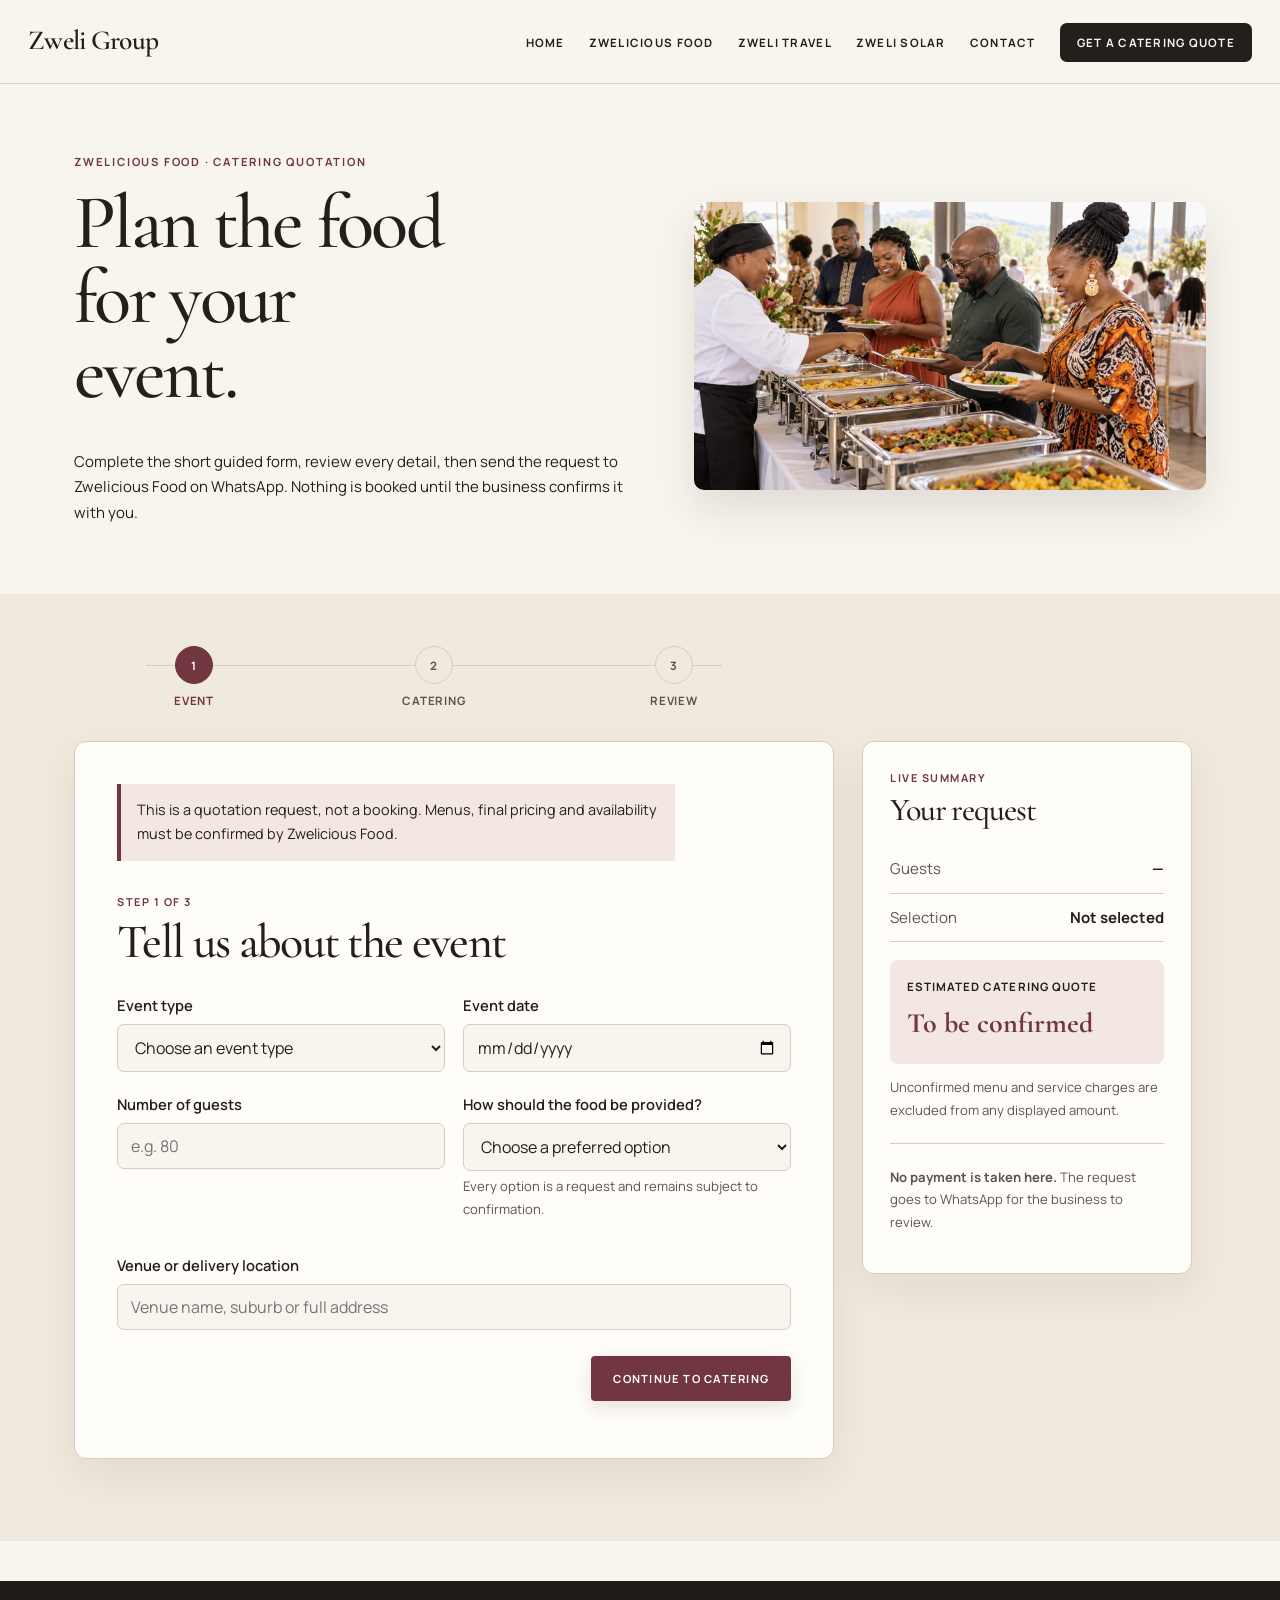
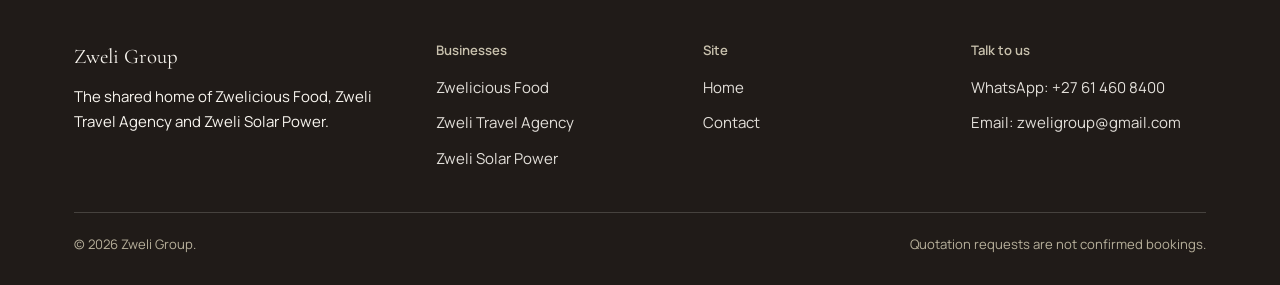
==== catering-quote.html @ e0c020e7 "Add guided catering quotation tool" ====
<!DOCTYPE html>
<html lang="en">
<head>
<meta charset="UTF-8">
<meta name="viewport" content="width=device-width, initial-scale=1">
<title>Get a Catering Quote | Zwelicious Food</title>
<meta name="description" content="Tell Zwelicious Food about your event, review your catering requirements and send a detailed quote request on WhatsApp.">
<link rel="icon" href="brand-favicon.svg" type="image/svg+xml">
<link rel="stylesheet" href="styles.css">
</head>
<body class="food quote-page">
<a class="skip-link" href="#quote-tool">Skip to the catering quote form</a>

<header class="site-header">
  <nav class="nav" aria-label="Primary">
    <a class="brand" href="index.html"><span data-group-name>Zweli Group</span></a>
    <button class="nav-toggle" aria-expanded="false" aria-controls="primary-nav" aria-label="Open menu"><span></span></button>
    <ul class="nav-links" id="primary-nav">
      <li><a href="index.html">Home</a></li>
      <li><a href="food.html">Zwelicious Food</a></li>
      <li><a href="travel.html">Zweli Travel</a></li>
      <li><a href="solar.html">Zweli Solar</a></li>
      <li><a href="contact.html">Contact</a></li>
      <li><a class="nav-cta" href="catering-quote.html" aria-current="page">Get a catering quote</a></li>
    </ul>
  </nav>
</header>

<main>
  <section class="quote-intro">
    <div class="wrap quote-intro-grid">
      <div>
        <p class="hero-eyebrow">Zwelicious Food · Catering quotation</p>
        <h1>Plan the food for your event.</h1>
        <p class="lede">Complete the short guided form, review every detail, then send the request to Zwelicious Food on WhatsApp. Nothing is booked until the business confirms it with you.</p>
      </div>
      <div class="quote-intro-image img-panel ar-wide">
        <img src="food-photo-atlas-hq.webp" class="atlas-image atlas-cell-3" alt="A generous South African buffet prepared for a catered event" fetchpriority="high">
      </div>
    </div>
  </section>

  <section class="quote-section section-alt" id="quote-tool">
    <div class="wrap">
      <div class="quote-progress" aria-label="Quotation progress">
        <div data-progress-step="1" class="quote-progress-item"><span>1</span><strong>Event</strong></div>
        <div data-progress-step="2" class="quote-progress-item"><span>2</span><strong>Catering</strong></div>
        <div data-progress-step="3" class="quote-progress-item"><span>3</span><strong>Review</strong></div>
      </div>

      <div class="quote-layout">
        <form id="catering-quote-form" class="quote-form-card" novalidate>
          <p class="quote-disclosure">This is a quotation request, not a booking. Menus, final pricing and availability must be confirmed by Zwelicious Food.</p>

          <section class="quote-step" data-quote-step="1" aria-labelledby="step-1-title">
            <div class="quote-step-head">
              <p class="kicker">Step 1 of 3</p>
              <h2 id="step-1-title">Tell us about the event</h2>
            </div>

            <div class="field-row">
              <div class="field">
                <label for="quote-event-type">Event type</label>
                <select id="quote-event-type" name="eventType" data-required data-error="Choose an event type.">
                  <option value="">Choose an event type</option>
                </select>
                <p class="error-text" role="alert"></p>
              </div>
              <div class="field">
                <label for="quote-event-date">Event date</label>
                <input id="quote-event-date" name="eventDate" type="date" data-required data-error="Choose the event date.">
                <p class="error-text" role="alert"></p>
              </div>
            </div>

            <div class="field-row">
              <div class="field">
                <label for="quote-guests">Number of guests</label>
                <input id="quote-guests" name="guests" type="number" min="1" step="1" inputmode="numeric" placeholder="e.g. 80" data-required data-error="Enter the number of guests.">
                <p class="error-text" role="alert"></p>
              </div>
              <div class="field">
                <label for="quote-fulfilment">How should the food be provided?</label>
                <select id="quote-fulfilment" name="fulfilment" data-required data-error="Choose a preferred service method.">
                  <option value="">Choose a preferred option</option>
                </select>
                <p class="hint">Every option is a request and remains subject to confirmation.</p>
                <p class="error-text" role="alert"></p>
              </div>
            </div>

            <div class="field">
              <label for="quote-location">Venue or delivery location</label>
              <input id="quote-location" name="location" type="text" autocomplete="street-address" placeholder="Venue name, suburb or full address" data-required data-error="Enter the venue or delivery location.">
              <p class="error-text" role="alert"></p>
            </div>

            <div class="quote-actions end">
              <button class="btn btn-primary" type="button" data-next-step="2">Continue to catering</button>
            </div>
          </section>

          <section class="quote-step" data-quote-step="2" aria-labelledby="step-2-title" hidden>
            <div class="quote-step-head">
              <p class="kicker">Step 2 of 3</p>
              <h2 id="step-2-title">Choose the closest catering style</h2>
              <p>Approved fixed menus and prices have not been published yet. Choose the closest style and describe what you want; Zwelicious Food will confirm the menu and price.</p>
            </div>

            <fieldset class="quote-choice-group">
              <legend>Catering style</legend>
              <div id="service-style-grid" class="quote-choice-grid"></div>
              <p id="service-style-error" class="error-text" role="alert"></p>
            </fieldset>

            <div id="quote-extras-wrap" class="quote-choice-group">
              <h3>Optional extras</h3>
              <div id="extras-grid" class="quote-choice-grid"></div>
            </div>

            <div class="field">
              <label for="quote-menu-notes">Food and menu preferences</label>
              <textarea id="quote-menu-notes" name="menuNotes" placeholder="Tell us what food you would like, how many courses you need, and anything you want included or excluded." data-required data-error="Describe the food or menu you need."></textarea>
              <p class="error-text" role="alert"></p>
            </div>

            <fieldset>
              <legend>Dietary requirements</legend>
              <div class="check-grid">
                <label class="check-item"><input type="checkbox" name="dietary" value="Vegetarian"> Vegetarian</label>
                <label class="check-item"><input type="checkbox" name="dietary" value="Vegan"> Vegan</label>
                <label class="check-item"><input type="checkbox" name="dietary" value="Halal"> Halal</label>
                <label class="check-item"><input type="checkbox" name="dietary" value="Gluten-free"> Gluten-free</label>
                <label class="check-item"><input type="checkbox" name="dietary" value="Dairy-free"> Dairy-free</label>
                <label class="check-item"><input type="checkbox" name="dietary" value="Nut allergy"> Nut allergy</label>
              </div>
            </fieldset>

            <div class="field">
              <label for="quote-dietary-notes">Allergy or dietary details</label>
              <textarea id="quote-dietary-notes" name="dietaryNotes" placeholder="Give details about allergies, cross-contamination concerns or other requirements."></textarea>
            </div>

            <div class="field">
              <label for="quote-additional">Additional requests</label>
              <textarea id="quote-additional" name="additionalRequests" placeholder="Serving times, equipment, staff, setup or anything else you would like discussed."></textarea>
            </div>

            <div class="quote-actions">
              <button class="btn btn-secondary" type="button" data-prev-step="1">Back</button>
              <button class="btn btn-primary" type="button" data-next-step="3">Continue to customer details</button>
            </div>
          </section>

          <section class="quote-step" data-quote-step="3" aria-labelledby="step-3-title" hidden>
            <div class="quote-step-head">
              <p class="kicker">Step 3 of 3</p>
              <h2 id="step-3-title">Your details and review</h2>
            </div>

            <div class="field-row">
              <div class="field">
                <label for="quote-full-name">Full name</label>
                <input id="quote-full-name" name="fullName" type="text" autocomplete="name" data-required data-error="Enter your full name.">
                <p class="error-text" role="alert"></p>
              </div>
              <div class="field">
                <label for="quote-phone">Phone number</label>
                <input id="quote-phone" name="phone" type="tel" autocomplete="tel" inputmode="tel" placeholder="e.g. 061 460 8400" data-required data-error="Enter your phone number.">
                <p class="error-text" role="alert"></p>
              </div>
            </div>

            <div class="field">
              <label for="quote-email">Email address <span class="optional">Optional</span></label>
              <input id="quote-email" name="email" type="email" autocomplete="email" inputmode="email" placeholder="name@example.com">
              <p class="error-text" role="alert"></p>
            </div>

            <section class="quote-review" aria-labelledby="review-heading">
              <div class="quote-review-heading">
                <div><p class="kicker">Estimated catering quote</p><h3 id="review-heading">Review your request</h3></div>
                <button class="text-button" type="button" data-prev-step="2">Edit catering details</button>
              </div>
              <dl id="quote-review-details"></dl>
              <ul id="quote-review-items" class="quote-line-items"></ul>
              <div class="quote-review-notes"><strong>Menu preferences</strong><p id="review-menu-notes"></p></div>
              <div class="quote-review-notes"><strong>Dietary requirements</strong><p id="review-dietary"></p></div>
              <div class="quote-review-notes"><strong>Additional requests</strong><p id="review-requests"></p></div>
              <div class="quote-total"><span>Estimated catering quote</span><strong id="review-total">To be confirmed</strong></div>
              <p id="review-excluded" class="quote-excluded">Unconfirmed menu, service and delivery charges are excluded from any displayed estimate. They are not free; Zwelicious Food will confirm them.</p>
            </section>

            <p class="quote-terms">Opening WhatsApp does not send the request. Check the message and press Send yourself. This request does not reserve the date or confirm a booking.</p>
            <div class="quote-actions quote-final-actions">
              <button class="btn btn-secondary" type="button" data-prev-step="2">Back and edit</button>
              <a id="send-whatsapp" class="btn btn-whatsapp" href="#" target="_blank" rel="noopener">Send quote request on WhatsApp</a>
              <button id="print-quote" class="btn btn-secondary" type="button">Print / Save as PDF</button>
              <button id="start-again" class="text-button danger" type="button">Start again</button>
            </div>
          </section>

          <p id="quote-status" class="form-status" role="status" aria-live="polite"></p>
        </form>

        <aside class="quote-live-card" aria-live="polite">
          <p class="kicker">Live summary</p>
          <h2>Your request</h2>
          <dl>
            <div><dt>Guests</dt><dd id="live-guests">—</dd></div>
            <div><dt>Selection</dt><dd id="live-selection">Not selected</dd></div>
          </dl>
          <div class="quote-live-total"><span>Estimated catering quote</span><strong id="live-total">To be confirmed</strong></div>
          <p id="live-charge-note">Unconfirmed menu and service charges are excluded from any displayed amount.</p>
          <hr>
          <p><strong>No payment is taken here.</strong> The request goes to WhatsApp for the business to review.</p>
        </aside>
      </div>
    </div>
  </section>
</main>

<section id="quote-print-sheet" class="quote-print-sheet" aria-hidden="true">
  <header><div><p class="print-brand">Zwelicious Food</p><p>Part of Zweli Group</p></div><div><strong>Estimated catering quote</strong><p data-print-date></p></div></header>
  <h1>Catering quotation request</h1>
  <dl>
    <div><dt>Customer</dt><dd data-print-customer></dd></div>
    <div><dt>Event</dt><dd data-print-event></dd></div>
    <div><dt>Requested catering</dt><dd data-print-service></dd></div>
    <div><dt>Menu preferences</dt><dd data-print-menu></dd></div>
    <div><dt>Dietary requirements</dt><dd data-print-dietary></dd></div>
    <div><dt>Additional requests</dt><dd data-print-requests></dd></div>
  </dl>
  <div class="print-total"><span>Estimated catering quote</span><strong data-print-total>To be confirmed</strong></div>
  <p class="print-terms">This document records a quotation request only. Final menus, pricing, charges and availability must be confirmed by Zwelicious Food. It is not an invoice, booking confirmation or proof of payment.</p>
  <footer><span data-whatsapp-display>+27 61 460 8400</span><span data-email-display>zweligroup@gmail.com</span></footer>
</section>

<footer class="site-footer">
  <div class="wrap">
    <div class="footer-grid">
      <div><p class="footer-brand" data-group-name>Zweli Group</p><p>The shared home of Zwelicious Food, Zweli Travel Agency and Zweli Solar Power.</p></div>
      <div><h5>Businesses</h5><ul><li><a href="food.html">Zwelicious Food</a></li><li><a href="travel.html">Zweli Travel Agency</a></li><li><a href="solar.html">Zweli Solar Power</a></li></ul></div>
      <div><h5>Site</h5><ul><li><a href="index.html">Home</a></li><li><a href="contact.html">Contact</a></li></ul></div>
      <div><h5>Talk to us</h5><ul><li><a data-whatsapp-href href="https://wa.me/27614608400">WhatsApp: <span data-whatsapp-display>+27 61 460 8400</span></a></li><li><a data-email-href href="mailto:zweligroup@gmail.com">Email: <span data-email-display>zweligroup@gmail.com</span></a></li></ul></div>
    </div>
    <div class="footer-bottom"><span>&copy; <span data-current-year>2026</span> <span data-group-name>Zweli Group</span>.</span><span>Quotation requests are not confirmed bookings.</span></div>
  </div>
</footer>

<script src="config.js"></script>
<script src="main.js"></script>
<script src="catering-config.js"></script>
<script src="catering-calculator.js"></script>
<script src="catering-quote.js"></script>
</body>
</html>
---- styles.css ----
/* =========================================================
   Zweli Group — shared design system
   One system, three business voices (Food / Travel / Solar).
   ========================================================= */

@import url('https://fonts.googleapis.com/css2?family=Cormorant+Garamond:wght@400;500;600;700&family=Manrope:wght@400;500;600;700&display=swap');

:root{
  /* Brand base */
  --ink: #1B2420;
  --ink-soft: #45524C;
  --paper: #F3F0E8;
  --paper-dim: #EAE4D6;
  --paper-deep: #E1DAC8;
  --line: #D3CBB6;
  --white: #FFFFFF;
  --brass: #8F7127;      /* buttons/fills: passes 4.5:1 with white text */
  --brass-text: #836823; /* small text on paper: passes 4.5:1 */
  --brass-dim: #EFE6D2;

  /* Business voices */
  --food: #6E2A34;
  --food-dim: #F3E7E4;
  --travel: #1F4B4A;
  --travel-dim: #E6EEEC;
  --solar: #B2601B;      /* buttons/fills: passes 4.5:1 with white text */
  --solar-text: #A35819; /* small text on paper: passes 4.5:1 */
  --solar-dim: #F5E9DC;

  /* Type */
  --font-display: 'Fraunces', Georgia, serif;
  --font-body: 'Work Sans', -apple-system, BlinkMacSystemFont, 'Segoe UI', sans-serif;

  --radius: 3px;
  --max-width: 1180px;
}

*, *::before, *::after{ box-sizing: border-box; }
html{ scroll-behavior: smooth; }

body{
  margin: 0;
  background: var(--paper);
  color: var(--ink);
  font-family: var(--font-body);
  font-size: 16px;
  line-height: 1.55;
  -webkit-font-smoothing: antialiased;
}

/* --accent: used for button/fill backgrounds (paired with white text).
   --accent-text: used for text sitting directly on the paper background
   (kickers, eyebrows) — a darker shade where the button shade alone
   would not meet 4.5:1 against paper. */
body.food   { --accent: var(--food);   --accent-text: var(--food);   --accent-dim: var(--food-dim); }
body.travel { --accent: var(--travel); --accent-text: var(--travel); --accent-dim: var(--travel-dim); }
body.solar  { --accent: var(--solar);  --accent-text: var(--solar-text); --accent-dim: var(--solar-dim); }
body.home, body.contact { --accent: var(--brass); --accent-text: var(--brass-text); --accent-dim: var(--brass-dim); }

@media (prefers-reduced-motion: reduce){
  html{ scroll-behavior: auto; }
  *{ animation-duration: 0.001ms !important; transition-duration: 0.001ms !important; }
}

img{ max-width: 100%; display: block; }
a{ color: inherit; }
h1,h2,h3,h4{ font-family: var(--font-display); font-weight: 600; line-height: 1.12; margin: 0 0 0.5em; letter-spacing: -0.01em; }
p{ margin: 0 0 1em; max-width: 62ch; }
.wrap{ max-width: var(--max-width); margin: 0 auto; padding: 0 24px; }

/* ---------- Skip link / a11y ---------- */
.skip-link{
  position: absolute; left: -999px; top: auto;
  background: var(--ink); color: var(--paper);
  padding: 12px 18px; z-index: 1000; border-radius: var(--radius);
}
.skip-link:focus{ left: 16px; top: 16px; }

:focus-visible{ outline: 3px solid var(--accent); outline-offset: 2px; }

/* ---------- Header / nav ---------- */
.site-header{
  position: sticky; top: 0; z-index: 100;
  /* Solid background, not translucent: backdrop-filter/filter on this
     element would create a new containing block and break the
     position:fixed mobile menu inside it. */
  background: var(--paper);
  border-bottom: 1px solid var(--line);
}
.nav{
  display: flex; align-items: center; justify-content: space-between;
  padding: 16px 24px; max-width: var(--max-width); margin: 0 auto;
}
.brand{
  font-family: var(--font-display); font-size: 1.35rem; font-weight: 600;
  text-decoration: none; color: var(--ink); display: flex; align-items: baseline; gap: 8px;
  position: relative; z-index: 2;
}
.brand small{ font-family: var(--font-body); font-size: 0.62rem; font-weight: 500; color: var(--ink-soft); letter-spacing: 0.04em; }
.nav-links{
  display: flex; gap: 28px; list-style: none; margin: 0; padding: 0;
}
.nav-links a{
  text-decoration: none; font-size: 0.98rem; color: var(--ink);
  padding-bottom: 3px; border-bottom: 2px solid transparent;
}
.nav-links a:hover, .nav-links a[aria-current="page"]{ border-bottom-color: var(--accent); }
.nav-cta{
  background: var(--ink); color: var(--paper) !important; padding: 10px 18px !important;
  border-radius: var(--radius); border-bottom: none !important;
}
.nav-cta:hover{ background: var(--accent); }

.nav-toggle{
  display: none; background: none; border: 1px solid var(--ink); border-radius: var(--radius);
  width: 44px; height: 40px; cursor: pointer; position: relative; z-index: 2;
}
/* The middle bar (span) is absolutely positioned within the button,
   which makes it the containing block for its own ::before/::after —
   so those use left:0/right:0 (relative to the span's own edges),
   not 11px (which would double the button's inset and collapse them
   to zero width). */
.nav-toggle span{
  position: absolute; left: 11px; right: 11px; top: 19px; height: 2px; background: var(--ink);
}
.nav-toggle span::before, .nav-toggle span::after{
  content: ''; position: absolute; left: 0; right: 0; height: 2px; background: var(--ink);
}
.nav-toggle span::before{ top: -7px; }
.nav-toggle span::after{ top: 7px; }
.nav-toggle[aria-expanded="true"] span{ background: transparent; }
.nav-toggle[aria-expanded="true"] span::before{ transform: translateY(7px) rotate(45deg); }
.nav-toggle[aria-expanded="true"] span::after{ transform: translateY(-7px) rotate(-45deg); }

@media (max-width: 860px){
  .nav-toggle{ display: block; }
  .nav-links{
    position: fixed; top: var(--header-h, 73px); right: 0; bottom: 0; left: 0;
    z-index: 1; background: var(--paper);
    flex-direction: column; gap: 0; padding: 8px 24px 32px;
    transform: translateY(-8px); opacity: 0; pointer-events: none;
    transition: opacity 0.18s ease, transform 0.18s ease;
    overflow-y: auto;
  }
  .nav-links.is-open{ opacity: 1; pointer-events: auto; transform: translateY(0); }
  .nav-links li{ border-bottom: 1px solid var(--line); }
  .nav-links a{ display: block; padding: 16px 4px; font-size: 1.1rem; }
  .nav-cta{ display: inline-block; margin-top: 16px; }
}

/* ---------- Buttons ---------- */
.btn{
  display: inline-flex; align-items: center; gap: 10px;
  font-family: var(--font-body); font-size: 0.98rem; font-weight: 600;
  padding: 13px 24px; border-radius: var(--radius); border: 1px solid transparent;
  text-decoration: none; cursor: pointer; transition: background 0.15s ease, color 0.15s ease, border-color 0.15s ease;
}
.btn-primary{ background: var(--accent); color: var(--white); }
.btn-primary:hover{ background: var(--ink); }
.btn-secondary{ background: transparent; color: var(--ink); border-color: var(--ink); }
.btn-secondary:hover{ background: var(--ink); color: var(--paper); }
.btn-whatsapp{ background: #1F4B34; color: #fff; }
.btn-whatsapp:hover{ background: #163826; }
.btn:disabled{ opacity: 0.5; cursor: not-allowed; }
.btn-block{ width: 100%; justify-content: center; }

/* ---------- Hero ---------- */
.hero{
  padding: 76px 0 64px;
}
.hero .wrap{
  display: grid; grid-template-columns: 1.05fr 0.95fr; gap: 56px; align-items: center;
}
.hero-eyebrow{ font-size: 0.85rem; color: var(--accent-text); margin: 0 0 14px; font-weight: 600; }
.hero h1{ font-size: clamp(2.2rem, 4.2vw, 3.4rem); }
.hero .lede{ font-size: 1.15rem; color: var(--ink-soft); }
.hero-actions{ display: flex; gap: 14px; flex-wrap: wrap; margin-top: 8px; }
.hero-figure{ position: relative; }
.hero-figure figcaption{
  font-size: 0.78rem; color: var(--ink-soft); margin-top: 8px;
}
@media (max-width: 860px){
  .hero .wrap{ grid-template-columns: 1fr; }
  .hero{ padding: 44px 0 40px; }
  .hero-figure{ order: -1; }
}

/* ---------- Placeholder imagery ---------- */
/* These panels stand in for real photography until the owner supplies
   approved photos. Replace by swapping the <img>/<svg> per README.md. */
.img-panel{
  position: relative; overflow: hidden; border-radius: var(--radius);
  background: var(--accent-dim);
  aspect-ratio: var(--ar, 4/3);
}
.img-panel svg{ width: 100%; height: 100%; display: block; }
.img-panel .placeholder-tag{
  position: absolute; left: 12px; bottom: 12px;
  background: rgba(27,36,32,0.82); color: #fff; font-size: 0.68rem;
  padding: 5px 10px; border-radius: 999px; letter-spacing: 0.01em;
}
.img-panel.ar-square{ --ar: 1/1; }
.img-panel.ar-wide{ --ar: 16/9; }
.img-panel.ar-tall{ --ar: 3/4; }

/* ---------- Sections ---------- */
section{ padding: 72px 0; }
.section-alt{ background: var(--paper-dim); }
.section-head{ max-width: 640px; margin-bottom: 40px; }
.section-head .kicker{ color: var(--accent-text); font-weight: 600; font-size: 0.85rem; margin-bottom: 10px; }
.section-head h2{ font-size: clamp(1.7rem, 3vw, 2.3rem); }
.rule{ border: none; border-top: 1px solid var(--line); margin: 0; }

/* ---------- Business path cards (home) ---------- */
.paths{ display: grid; grid-template-columns: repeat(3, 1fr); gap: 28px; }
.path-card{
  display: block; text-decoration: none; color: var(--ink);
  border: 1px solid var(--line); border-radius: var(--radius); overflow: hidden;
  background: var(--white);
}
.path-card .img-panel{ --ar: 5/4; }
.path-card-body{ padding: 22px 22px 26px; }
.path-card .path-tag{ font-size: 0.82rem; font-weight: 600; margin-bottom: 8px; }
.path-card h3{ font-size: 1.4rem; margin-bottom: 8px; }
.path-card p{ color: var(--ink-soft); font-size: 0.96rem; margin-bottom: 14px; }
.path-card .path-link{ font-weight: 600; font-size: 0.92rem; display: inline-flex; align-items: center; gap: 6px; }
.path-card[data-biz="food"] .path-tag{ color: var(--food); }
.path-card[data-biz="travel"] .path-tag{ color: var(--travel); }
.path-card[data-biz="solar"] .path-tag{ color: var(--solar-text); }
@media (max-width: 900px){ .paths{ grid-template-columns: 1fr; } }

/* ---------- Gallery grid ---------- */
.gallery{ display: grid; grid-template-columns: repeat(3, 1fr); gap: 18px; }
.gallery figure{ margin: 0; }
.gallery figcaption{ font-size: 0.85rem; color: var(--ink-soft); margin-top: 8px; }
@media (max-width: 900px){ .gallery{ grid-template-columns: 1fr 1fr; } }
@media (max-width: 560px){ .gallery{ grid-template-columns: 1fr; } }

/* ---------- Two column feature ---------- */
.split{ display: grid; grid-template-columns: 1fr 1fr; gap: 52px; align-items: center; }
.split.reverse .split-media{ order: 2; }
@media (max-width: 860px){
  .split{ grid-template-columns: 1fr; }
  .split.reverse .split-media{ order: -1; }
}

/* ---------- Category / service list ---------- */
.service-list{ display: grid; gap: 2px; background: var(--line); border: 1px solid var(--line); border-radius: var(--radius); overflow: hidden; }
.service-row{ background: var(--white); padding: 20px 22px; display: grid; grid-template-columns: 1fr auto; gap: 16px; align-items: baseline; }
.service-row h4{ font-size: 1.05rem; margin: 0 0 4px; }
.service-row p{ margin: 0; color: var(--ink-soft); font-size: 0.92rem; }
.status-pill{ font-size: 0.7rem; font-weight: 600; padding: 4px 10px; border-radius: 999px; white-space: nowrap; align-self: start; }
.status-pill.confirmed{ background: #E2EEE3; color: #23572E; }
.status-pill.pending{ background: #F3E4C9; color: #7A4E10; }

/* ---------- Forms ---------- */
.form-card{
  background: var(--white); border: 1px solid var(--line); border-radius: var(--radius);
  padding: 34px; max-width: 720px;
}
.form-note{ background: var(--accent-dim); border-radius: var(--radius); padding: 14px 18px; font-size: 0.9rem; margin-bottom: 26px; color: var(--ink); }
.field{ margin-bottom: 20px; }
.field-row{ display: grid; grid-template-columns: 1fr 1fr; gap: 18px; }
@media (max-width: 620px){ .field-row{ grid-template-columns: 1fr; } }
label{ display: block; font-weight: 600; font-size: 0.92rem; margin-bottom: 6px; }
.hint{ font-size: 0.82rem; color: var(--ink-soft); margin-top: 4px; }
input[type="text"], input[type="tel"], input[type="date"], input[type="time"],
input[type="number"], select, textarea{
  width: 100%; font-family: var(--font-body); font-size: 1rem;
  padding: 11px 13px; border: 1px solid var(--line); border-radius: var(--radius);
  background: var(--paper); color: var(--ink);
}
textarea{ min-height: 96px; resize: vertical; }
input:focus, select:focus, textarea:focus{ background: var(--white); border-color: var(--accent); }
fieldset{ border: 1px solid var(--line); border-radius: var(--radius); padding: 16px 18px; margin: 0 0 20px; }
legend{ font-weight: 600; font-size: 0.92rem; padding: 0 6px; }
.check-grid{ display: grid; grid-template-columns: repeat(2, 1fr); gap: 8px 18px; margin-top: 4px; }
.check-item{ display: flex; align-items: flex-start; gap: 8px; font-weight: 400; font-size: 0.95rem; }
.check-item input{ width: auto; margin-top: 4px; }
.error-text{ color: #9A2A2A; font-size: 0.85rem; margin-top: 6px; display: none; }
.field.has-error input, .field.has-error select, .field.has-error textarea{ border-color: #9A2A2A; }
.field.has-error .error-text{ display: block; }
.form-actions{ margin-top: 8px; }
.form-status{ margin-top: 14px; font-size: 0.9rem; }

/* ---------- Summary modal ---------- */
.modal-backdrop{
  position: fixed; inset: 0; background: rgba(27,36,32,0.55);
  display: none; align-items: center; justify-content: center; padding: 20px; z-index: 200;
}
.modal-backdrop.is-open{ display: flex; }
.modal{
  background: var(--paper); border-radius: var(--radius); max-width: 560px; width: 100%;
  max-height: 86vh; overflow-y: auto; padding: 30px; position: relative;
}
.modal h3{ font-size: 1.4rem; margin-bottom: 6px; }
.modal-close{
  position: absolute; top: 16px; right: 16px; background: none; border: none;
  font-size: 1.4rem; line-height: 1; cursor: pointer; padding: 6px;
}
.summary-list{ list-style: none; padding: 0; margin: 18px 0; border-top: 1px solid var(--line); }
.summary-list li{ display: grid; grid-template-columns: 40% 60%; gap: 10px; padding: 10px 0; border-bottom: 1px solid var(--line); font-size: 0.92rem; }
.summary-list li strong{ font-weight: 600; }
.modal-disclaimer{ font-size: 0.83rem; color: var(--ink-soft); background: var(--paper-dim); padding: 12px 14px; border-radius: var(--radius); }
.modal-actions{ display: flex; gap: 12px; margin-top: 20px; flex-wrap: wrap; }

/* ---------- Footer ---------- */
.site-footer{ background: var(--ink); color: var(--paper); padding: 52px 0 28px; margin-top: 40px; }
.footer-grid{ display: grid; grid-template-columns: 1.4fr 1fr 1fr 1fr; gap: 32px; }
.site-footer h5{ font-family: var(--font-body); font-size: 0.82rem; font-weight: 600; color: #C9C2AE; margin: 0 0 14px; }
.site-footer a{ color: var(--paper); text-decoration: none; opacity: 0.9; }
.site-footer a:hover{ opacity: 1; text-decoration: underline; }
.site-footer ul{ list-style: none; padding: 0; margin: 0; display: grid; gap: 10px; font-size: 0.94rem; }
.footer-brand{ font-family: var(--font-display); font-size: 1.3rem; margin-bottom: 10px; }
.footer-bottom{ border-top: 1px solid rgba(243,240,232,0.18); margin-top: 40px; padding-top: 20px; font-size: 0.82rem; color: #B7B09B; display: flex; justify-content: space-between; flex-wrap: wrap; gap: 10px; }
@media (max-width: 760px){ .footer-grid{ grid-template-columns: 1fr 1fr; } }

/* ---------- Draft / placeholder banner ---------- */
.draft-banner{
  background: #3B2E12; color: #F3E4C9; font-size: 0.85rem; text-align: center; padding: 10px 16px;
}
.draft-banner a{ text-decoration: underline; color: inherit; }

/* ---------- Utility ---------- */
.center{ text-align: center; }
.mt-0{ margin-top: 0; }
.stack{ display: grid; gap: 8px; }
.visually-hidden{
  position: absolute; width: 1px; height: 1px; padding: 0; margin: -1px;
  overflow: hidden; clip: rect(0,0,0,0); white-space: nowrap; border: 0;
}


/* Premium refresh: editorial type, warm materials and restrained brass accents. */
:root{
  --ink:#241F1B; --ink-soft:#5C554D; --paper:#F8F5EF; --paper-dim:#F0E9DE;
  --paper-deep:#E6DBCA; --line:#D9CCB8; --white:#FFFDFC;
  --brass:#967344; --brass-text:#765A32; --brass-dim:#EFE6D8;
  --food:#713640; --food-dim:#F2E7E3; --travel:#294742; --travel-dim:#E8EFEC;
  --solar:#A95A2B; --solar-text:#8C4A23; --solar-dim:#F4E9DE;
  --font-display:'Cormorant Garamond', Georgia, serif;
  --font-body:'Manrope', -apple-system, BlinkMacSystemFont, 'Segoe UI', sans-serif;
  --radius:7px;
}
body{font-size:15px;line-height:1.7;background:var(--paper)}
h1,h2,h3,h4{font-weight:500;letter-spacing:-.035em}
h1{font-size:clamp(3rem,6vw,5.15rem);line-height:.98}
h2{font-size:clamp(2.2rem,4vw,3.5rem);line-height:1.02}
h3{font-size:1.55rem}
.site-header{background:rgba(248,245,239,.97);border-bottom-color:rgba(103,82,58,.18)}
.nav{max-width:1320px;padding:18px 28px}
.brand{font-size:1.72rem;letter-spacing:-.025em}
.brand small{font-size:.58rem;text-transform:uppercase;letter-spacing:.16em;color:var(--brass-text)}
.nav-links{gap:24px;align-items:center}
.nav-links a{font-size:.72rem;font-weight:700;letter-spacing:.11em;text-transform:uppercase}
.nav-links a[aria-current="page"]{border-bottom-color:var(--brass)}
.nav-cta{padding:12px 17px!important;background:var(--ink);letter-spacing:.09em}
.hero{padding:88px 0 76px}
.hero .wrap{gap:clamp(36px,5vw,76px)}
.hero-eyebrow,.section-head .kicker,.path-card .path-tag{
  text-transform:uppercase;letter-spacing:.16em;font-size:.7rem;font-weight:700
}
.hero .lede{font-size:1.05rem;line-height:1.8;max-width:50ch}
.hero-figure figcaption{font-size:.72rem;line-height:1.5;color:var(--ink-soft);letter-spacing:.02em}
section{padding:82px 0}
.section-head{margin-bottom:44px}
.section-head p:not(.kicker){line-height:1.8;color:var(--ink-soft)}
.img-panel{border-radius:10px;background:var(--paper-dim)}
.hero-figure .img-panel,.path-card .img-panel,.gallery .img-panel,.split-media .img-panel{box-shadow:0 18px 45px rgba(40,31,22,.12)}
.path-card{border-color:rgba(103,82,58,.2);border-radius:10px;box-shadow:0 8px 24px rgba(40,31,22,.045);transition:transform .25s ease,box-shadow .25s ease}
.path-card:hover{transform:translateY(-4px);box-shadow:0 20px 38px rgba(40,31,22,.13)}
.path-card-body{padding:25px 25px 29px}
.path-card h3{font-size:1.7rem}
.gallery{gap:22px}
.gallery figure{padding-bottom:4px}
.gallery figcaption{font-size:.68rem;font-weight:700;letter-spacing:.13em;text-transform:uppercase}
.btn{border-radius:4px;padding:14px 21px;font-size:.7rem;font-weight:700;letter-spacing:.11em;text-transform:uppercase}
.btn-primary{box-shadow:0 7px 18px rgba(40,31,22,.12)}
.form-card{border-radius:10px;box-shadow:0 16px 42px rgba(40,31,22,.07);border-color:rgba(103,82,58,.2)}
.site-footer{background:#201B18;color:#F8F5EF;padding:58px 0 30px}
.draft-banner{background:#2A2420;color:#E8DCC9;font-size:.72rem;letter-spacing:.04em}
.img-panel img.travel-photo{position:absolute;inset:0;width:100%;height:100%;max-width:none;object-fit:cover}
.img-panel img.travel-hero-photo{object-position:center 42%}
.travel-gallery{grid-template-columns:repeat(4,minmax(0,1fr))}
.travel-gallery .img-panel{--ar:3/4}
@media(max-width:900px){.travel-gallery{grid-template-columns:repeat(2,minmax(0,1fr))}}
@media(max-width:560px){.travel-gallery{grid-template-columns:repeat(2,minmax(0,1fr));gap:12px}.travel-gallery figcaption{font-size:.58rem;letter-spacing:.08em}}
.img-panel.atlas-wide{--ar:16/9}
body.home .path-card[data-biz="food"] .img-panel,
body.contact .path-card[data-biz="food"] .img-panel,
body.food .gallery .img-panel,
body.home .split-media .img-panel{--ar:16/9}
.img-panel img.atlas-image{
  position:absolute;top:0;left:0;width:500%;height:200%;max-width:none;
  object-fit:fill;border-radius:0
}
.img-panel img.atlas-cell-1{left:-100%}
.img-panel img.atlas-cell-2{left:-200%}
.img-panel img.atlas-cell-3{left:-300%}
.img-panel img.atlas-cell-4{left:-400%}
.img-panel img.atlas-cell-5{left:0;top:-100%}
.img-panel img.atlas-cell-6{left:-100%;top:-100%}
.img-panel img.atlas-cell-7{left:-200%;top:-100%}
.img-panel img.atlas-cell-8{left:-300%;top:-100%}
.img-panel img.atlas-cell-9{left:-400%;top:-100%}
@media(max-width:860px){
  .nav{padding:14px 20px}
  .hero{padding:54px 0 46px}
  h1{font-size:clamp(2.8rem,12vw,4.5rem)}
  section{padding:60px 0}
  .hero-figure figcaption{font-size:.68rem}
}
@media(max-width:560px){
  .wrap{padding:0 18px}
  .brand{font-size:1.55rem}
  .path-card-body{padding:20px}
  .gallery{gap:18px}
  .hero-actions .btn{width:100%;justify-content:center}
}
@media(prefers-reduced-motion:reduce){
  .path-card{transition:none}
}


/* ---------- Zweli Solar packages and photography ---------- */
.solar-photo{display:block;width:100%;height:100%;object-fit:cover}
.hero-figure .img-panel,.split-media .img-panel{overflow:hidden}
.solar-visual-section{padding-top:34px}
.solar-visuals{display:grid;grid-template-columns:repeat(3,minmax(0,1fr));gap:20px}
.solar-visuals figure{margin:0}
.solar-visuals .img-panel{--ar:4/3;overflow:hidden}
.solar-visuals figcaption{padding-top:12px;font-size:.7rem;font-weight:700;letter-spacing:.12em;text-transform:uppercase;color:var(--ink-soft)}
.solar-packages{display:grid;grid-template-columns:repeat(3,minmax(0,1fr));gap:18px}
.solar-package{position:relative;padding:25px;background:var(--white);border:1px solid var(--line);border-radius:10px;box-shadow:0 8px 24px rgba(40,31,22,.055)}
.solar-package-featured{border-color:var(--solar);box-shadow:0 12px 30px rgba(169,90,43,.13)}
.solar-package-badge{position:absolute;top:14px;right:16px;margin:0;padding:4px 9px;border-radius:20px;background:var(--solar-dim);color:var(--solar-text);font-size:.65rem;font-weight:800;text-transform:uppercase;letter-spacing:.08em}
.solar-package-top{display:flex;align-items:baseline;justify-content:space-between;gap:12px;border-bottom:1px solid var(--line);padding-bottom:13px}
.solar-package h3{margin:0;font-size:1.45rem}
.solar-package-price{margin:0;color:var(--solar-text);font-size:1.4rem;font-weight:800;white-space:nowrap}
.solar-package ul{min-height:116px;padding-left:18px;margin:18px 0;color:var(--ink-soft);line-height:1.9}
.solar-select-btn{width:100%;border:1px solid var(--ink);border-radius:4px;background:var(--ink);color:var(--white);padding:13px 16px;font:700 .69rem var(--font-body);text-transform:uppercase;letter-spacing:.1em;cursor:pointer}
.solar-select-btn:hover,.solar-select-btn:focus-visible{background:var(--solar-text);border-color:var(--solar-text)}
.solar-payment-note{display:flex;justify-content:space-between;gap:20px;align-items:center;margin-top:28px;padding:20px 24px;border:1px solid var(--line);border-radius:8px;background:var(--paper)}
.solar-payment-note strong{color:var(--solar-text)}
.solar-payment-note span{color:var(--ink-soft)}
@media(max-width:900px){.solar-packages{grid-template-columns:repeat(2,minmax(0,1fr))}}
@media(max-width:620px){.solar-visuals{grid-template-columns:1fr}.solar-visuals .img-panel{--ar:16/10}.solar-packages{grid-template-columns:1fr}.solar-package ul{min-height:0}.solar-package-top{align-items:flex-start;flex-direction:column;gap:2px}.solar-payment-note{align-items:flex-start;flex-direction:column;gap:4px}}

/* ---------- Catering quotation tool ---------- */
.quote-page{--quote-card:#fffdf9}
.quote-intro{padding:68px 0 54px}
.quote-intro-grid{display:grid;grid-template-columns:1.05fr .95fr;gap:54px;align-items:center}
.quote-intro h1{max-width:10ch}
.quote-intro-image{box-shadow:0 18px 45px rgba(40,31,22,.12)}
.quote-section{padding-top:52px}
.quote-progress{display:grid;grid-template-columns:repeat(3,1fr);max-width:720px;margin:0 0 30px;position:relative}
.quote-progress::before{content:"";position:absolute;left:10%;right:10%;top:19px;height:1px;background:var(--line)}
.quote-progress-item{display:grid;justify-items:center;gap:7px;position:relative;color:var(--ink-soft);font-size:.72rem;letter-spacing:.08em;text-transform:uppercase}
.quote-progress-item span{display:grid;place-items:center;width:38px;height:38px;border:1px solid var(--line);border-radius:50%;background:var(--paper-dim);font-weight:700;z-index:1}
.quote-progress-item.is-active span,.quote-progress-item.is-complete span{background:var(--food);border-color:var(--food);color:#fff}
.quote-progress-item.is-active{color:var(--food)}
.quote-layout{display:grid;grid-template-columns:minmax(0,760px) minmax(250px,330px);gap:28px;align-items:start}
.quote-form-card,.quote-live-card{background:var(--quote-card);border:1px solid var(--line);border-radius:12px;box-shadow:0 16px 42px rgba(40,31,22,.07)}
.quote-form-card{padding:clamp(22px,4vw,42px)}
.quote-live-card{position:sticky;top:96px;padding:27px}
.quote-live-card h2{font-size:2rem}
.quote-live-card dl{margin:18px 0}
.quote-live-card dl div{display:flex;justify-content:space-between;gap:16px;padding:11px 0;border-bottom:1px solid var(--line)}
.quote-live-card dt{color:var(--ink-soft)}
.quote-live-card dd{margin:0;text-align:right;font-weight:700}
.quote-live-card p{font-size:.82rem;color:var(--ink-soft)}
.quote-live-card hr{border:0;border-top:1px solid var(--line);margin:22px 0}
.quote-live-total{display:grid;gap:3px;padding:17px;background:var(--food-dim);border-radius:8px;margin-bottom:12px}
.quote-live-total span{font-size:.72rem;text-transform:uppercase;letter-spacing:.09em;font-weight:700}
.quote-live-total strong{font-family:var(--font-display);font-size:1.75rem;color:var(--food)}
.quote-disclosure{background:var(--food-dim);border-left:4px solid var(--food);padding:14px 16px;margin-bottom:32px;font-size:.9rem}
.quote-step{padding:0}
.quote-step-head{margin-bottom:26px}
.quote-step-head .kicker,.quote-review .kicker,.quote-live-card .kicker{color:var(--food);text-transform:uppercase;letter-spacing:.14em;font-size:.68rem;font-weight:700;margin-bottom:7px}
.quote-step-head h2{font-size:clamp(2rem,4vw,3rem)}
.quote-step-head p:not(.kicker){color:var(--ink-soft)}
.quote-choice-group{border:0;padding:0;margin-bottom:26px}
.quote-choice-group legend{font-size:.92rem;margin-bottom:9px;padding:0}
.quote-choice-grid{display:grid;grid-template-columns:repeat(2,minmax(0,1fr));gap:12px}
.quote-choice{position:relative;display:flex;gap:12px;padding:16px;border:1px solid var(--line);border-radius:9px;background:var(--paper);cursor:pointer;margin:0;min-height:116px}
.quote-choice:hover{border-color:var(--food)}
.quote-choice:has(input:checked){border-color:var(--food);box-shadow:inset 0 0 0 1px var(--food);background:var(--food-dim)}
.quote-choice input{width:18px;height:18px;margin-top:2px;accent-color:var(--food);flex:none}
.quote-choice-copy{display:grid;align-content:start;gap:4px}
.quote-choice-copy strong{font-size:.94rem}
.quote-choice-copy small{color:var(--ink-soft);font-weight:400;line-height:1.5}
.quote-choice-copy em{font-size:.72rem;color:var(--food);font-style:normal;font-weight:700;text-transform:uppercase;letter-spacing:.05em}
.quote-choice.compact{min-height:0}
.quote-choice-grid.has-error{border:1px solid #9a2a2a;border-radius:9px;padding:8px}
.quote-choice-grid.has-error + .error-text{display:block}
.optional{font-weight:400;color:var(--ink-soft);font-size:.82rem}
.quote-actions{display:flex;gap:12px;align-items:center;justify-content:space-between;flex-wrap:wrap;margin-top:26px}
.quote-actions.end{justify-content:flex-end}
.quote-final-actions{justify-content:flex-start}
.text-button{border:0;background:transparent;color:var(--food);font:700 .78rem var(--font-body);text-decoration:underline;text-underline-offset:3px;cursor:pointer;padding:8px}
.text-button.danger{color:#8b2929}
.quote-review{border:1px solid var(--line);border-radius:10px;padding:22px;margin-top:26px;background:var(--paper)}
.quote-review-heading{display:flex;justify-content:space-between;gap:18px;align-items:start;border-bottom:1px solid var(--line);padding-bottom:15px}
.quote-review-heading h3{margin:0}
.quote-review dl{margin:0}
.quote-review-row{display:grid;grid-template-columns:38% 62%;gap:12px;padding:10px 0;border-bottom:1px solid var(--line)}
.quote-review-row dt{color:var(--ink-soft)}
.quote-review-row dd{margin:0;font-weight:600;overflow-wrap:anywhere}
.quote-line-items{list-style:none;margin:18px 0 0;padding:0}
.quote-line-items li{display:flex;justify-content:space-between;gap:18px;padding:10px 0;border-bottom:1px solid var(--line)}
.quote-line-items strong{white-space:nowrap}
.quote-review-notes{padding:12px 0;border-bottom:1px solid var(--line)}
.quote-review-notes p{margin:4px 0 0;color:var(--ink-soft);overflow-wrap:anywhere}
.quote-total{display:flex;justify-content:space-between;gap:20px;align-items:center;margin-top:18px;padding:18px;background:var(--food-dim);border-radius:7px}
.quote-total span{font-weight:700}
.quote-total strong{font-family:var(--font-display);font-size:1.8rem;color:var(--food)}
.quote-excluded,.quote-terms{font-size:.82rem;color:var(--ink-soft);margin:12px 0 0}
.quote-terms{background:var(--paper-dim);padding:13px;border-radius:7px}
.quote-print-sheet{display:none}
@media(max-width:900px){
  .quote-intro-grid{grid-template-columns:1fr}.quote-intro-image{order:-1}
  .quote-layout{grid-template-columns:1fr}.quote-live-card{position:static;order:-1;display:grid;grid-template-columns:1fr 1fr;gap:8px 20px}.quote-live-card>p.kicker,.quote-live-card>h2,.quote-live-card>hr{grid-column:1/-1}.quote-live-card dl{margin:0}.quote-live-card .quote-live-total{margin:0}.quote-live-card>p{grid-column:1/-1}
}
@media(max-width:620px){
  .quote-intro{padding:42px 0}.quote-section{padding-top:36px}.quote-choice-grid{grid-template-columns:1fr}.quote-form-card{padding:20px 16px}.quote-live-card{grid-template-columns:1fr;padding:20px}.quote-live-card>*{grid-column:1!important}.quote-progress-item strong{font-size:.61rem}.quote-review{padding:16px}.quote-review-heading,.quote-total{align-items:flex-start;flex-direction:column}.quote-review-row{grid-template-columns:1fr;gap:2px}.quote-actions .btn,.quote-final-actions .btn,.quote-final-actions a{width:100%;justify-content:center}.quote-final-actions .text-button{width:100%}
}

@media print{
  @page{margin:14mm;size:A4}
  body.quote-page>*:not(.quote-print-sheet){display:none!important}
  body.quote-page{background:#fff;color:#111;font:10.5pt Arial,sans-serif}
  .quote-print-sheet{display:block!important;padding:0}
  .quote-print-sheet header{display:flex;justify-content:space-between;gap:24px;border-bottom:2px solid #713640;padding-bottom:14px}
  .quote-print-sheet header>div:last-child{text-align:right}
  .print-brand{font:700 24pt Georgia,serif;color:#713640;margin:0}
  .quote-print-sheet h1{font:600 28pt Georgia,serif;margin:28px 0 20px}
  .quote-print-sheet dl{margin:0}
  .quote-print-sheet dl div{display:grid;grid-template-columns:30% 70%;gap:14px;padding:9px 0;border-bottom:1px solid #ddd;break-inside:avoid}
  .quote-print-sheet dt{font-weight:700}.quote-print-sheet dd{margin:0;overflow-wrap:anywhere}
  .print-total{display:flex;justify-content:space-between;align-items:center;margin-top:24px;padding:16px;background:#f2e7e3;border:1px solid #713640}
  .print-total strong{font:700 19pt Georgia,serif;color:#713640}
  .print-terms{margin-top:20px;padding:12px;border:1px solid #bbb;font-size:9pt}
  .quote-print-sheet footer{display:flex;justify-content:space-between;border-top:1px solid #777;margin-top:30px;padding-top:10px;font-weight:700}
}
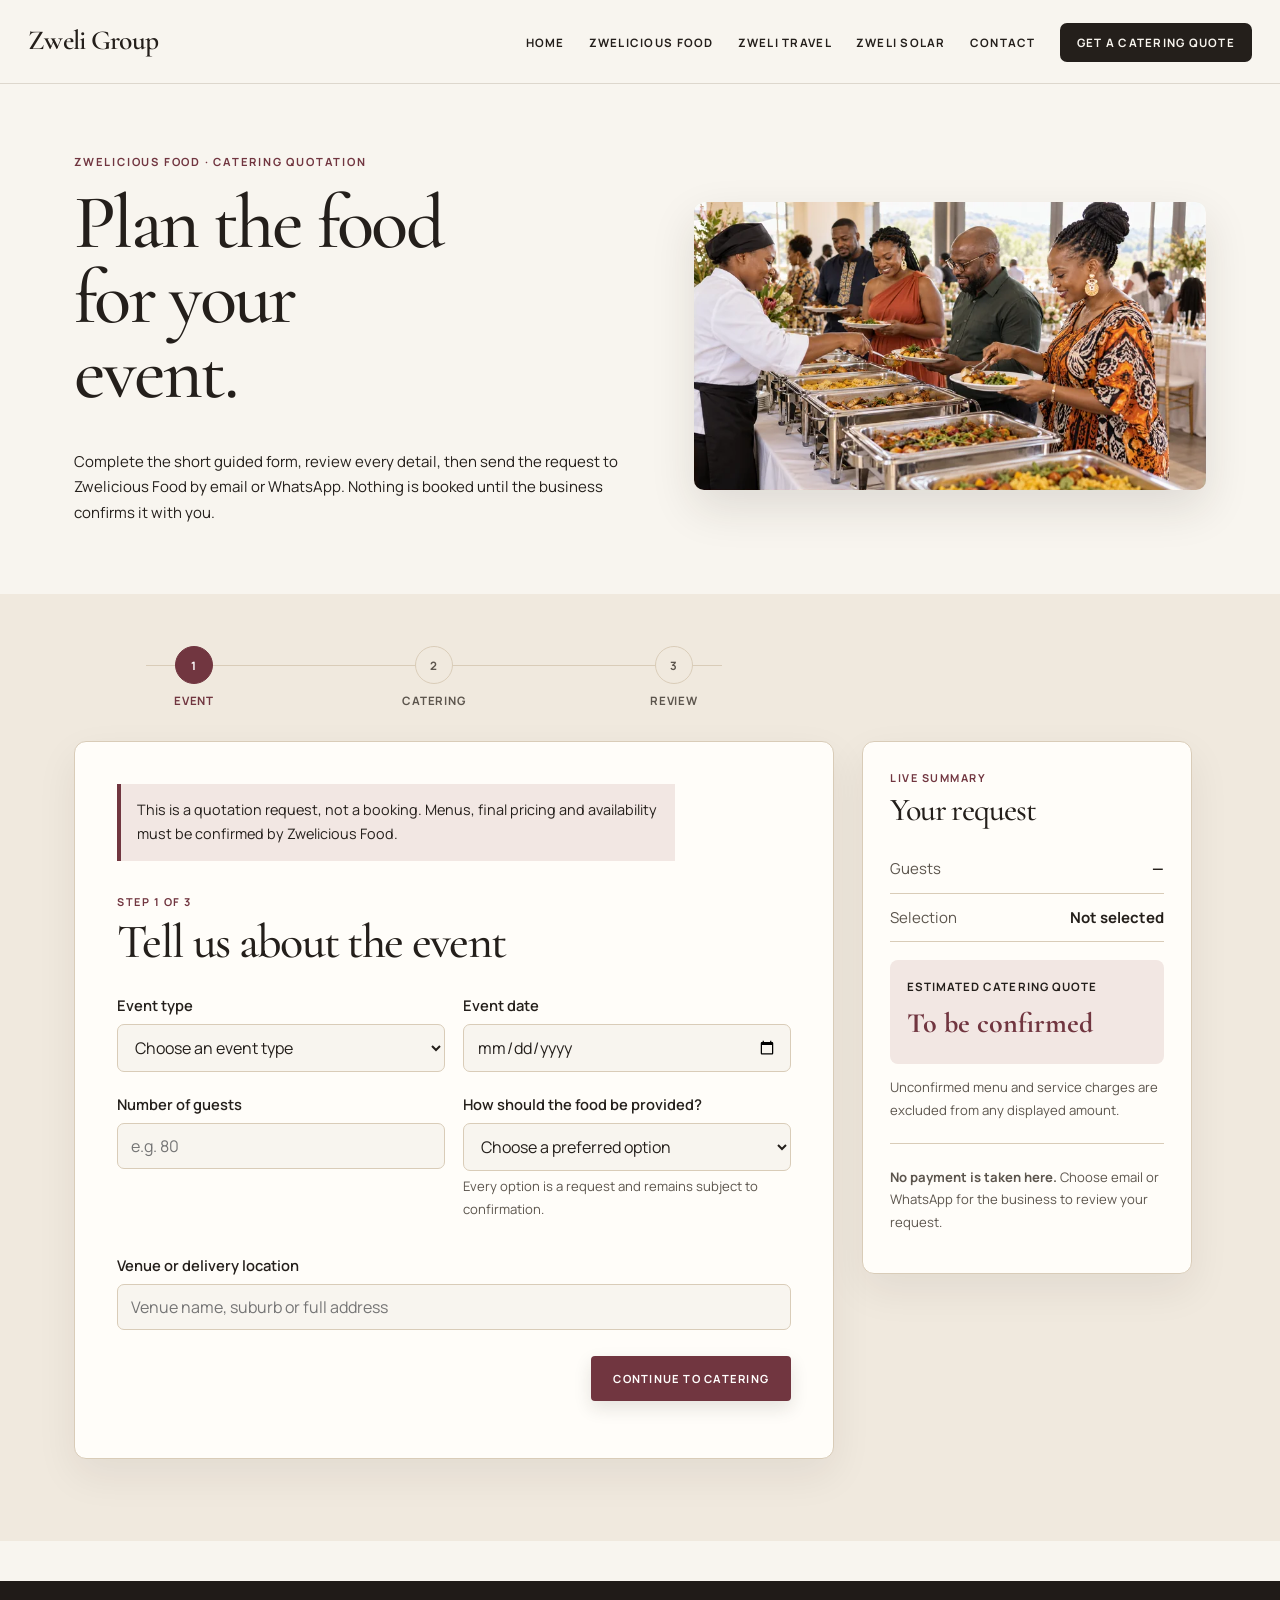
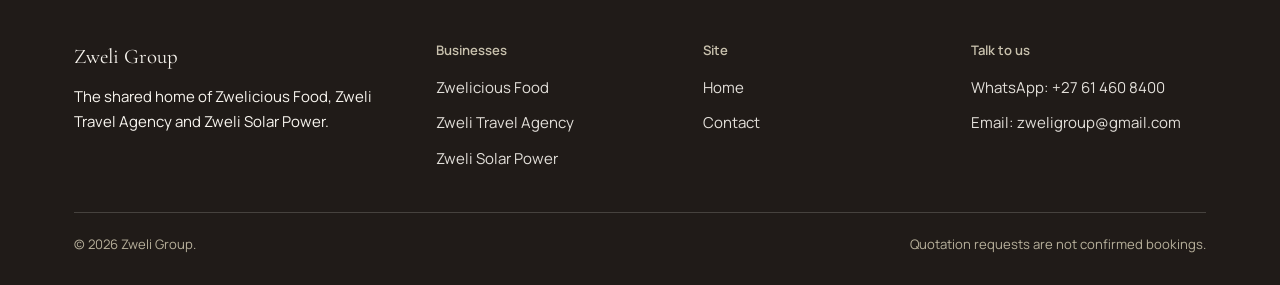
==== commit 44240420: "Add email option to catering quote requests" ====
--- a/catering-quote.html
+++ b/catering-quote.html
@@ -32,7 +32,7 @@
       <div>
         <p class="hero-eyebrow">Zwelicious Food · Catering quotation</p>
         <h1>Plan the food for your event.</h1>
-        <p class="lede">Complete the short guided form, review every detail, then send the request to Zwelicious Food on WhatsApp. Nothing is booked until the business confirms it with you.</p>
+        <p class="lede">Complete the short guided form, review every detail, then send the request to Zwelicious Food by email or WhatsApp. Nothing is booked until the business confirms it with you.</p>
       </div>
       <div class="quote-intro-image img-panel ar-wide">
         <img src="food-photo-atlas-hq.webp" class="atlas-image atlas-cell-3" alt="A generous South African buffet prepared for a catered event" fetchpriority="high">
@@ -191,10 +191,11 @@
               <p id="review-excluded" class="quote-excluded">Unconfirmed menu, service and delivery charges are excluded from any displayed estimate. They are not free; Zwelicious Food will confirm them.</p>
             </section>
 
-            <p class="quote-terms">Opening WhatsApp does not send the request. Check the message and press Send yourself. This request does not reserve the date or confirm a booking.</p>
+            <p class="quote-terms">Choose WhatsApp or email. Email opens your email app with the request filled in. Review the message and press Send yourself. Opening either app does not send the request or confirm a booking.</p>
             <div class="quote-actions quote-final-actions">
               <button class="btn btn-secondary" type="button" data-prev-step="2">Back and edit</button>
               <a id="send-whatsapp" class="btn btn-whatsapp" href="#" target="_blank" rel="noopener">Send quote request on WhatsApp</a>
+              <a id="send-email" class="btn btn-secondary" href="mailto:zweligroup@gmail.com">Send quote request by email</a>
               <button id="print-quote" class="btn btn-secondary" type="button">Print / Save as PDF</button>
               <button id="start-again" class="text-button danger" type="button">Start again</button>
             </div>
@@ -213,7 +214,7 @@
           <div class="quote-live-total"><span>Estimated catering quote</span><strong id="live-total">To be confirmed</strong></div>
           <p id="live-charge-note">Unconfirmed menu and service charges are excluded from any displayed amount.</p>
           <hr>
-          <p><strong>No payment is taken here.</strong> The request goes to WhatsApp for the business to review.</p>
+          <p><strong>No payment is taken here.</strong> Choose email or WhatsApp for the business to review your request.</p>
         </aside>
       </div>
     </div>
